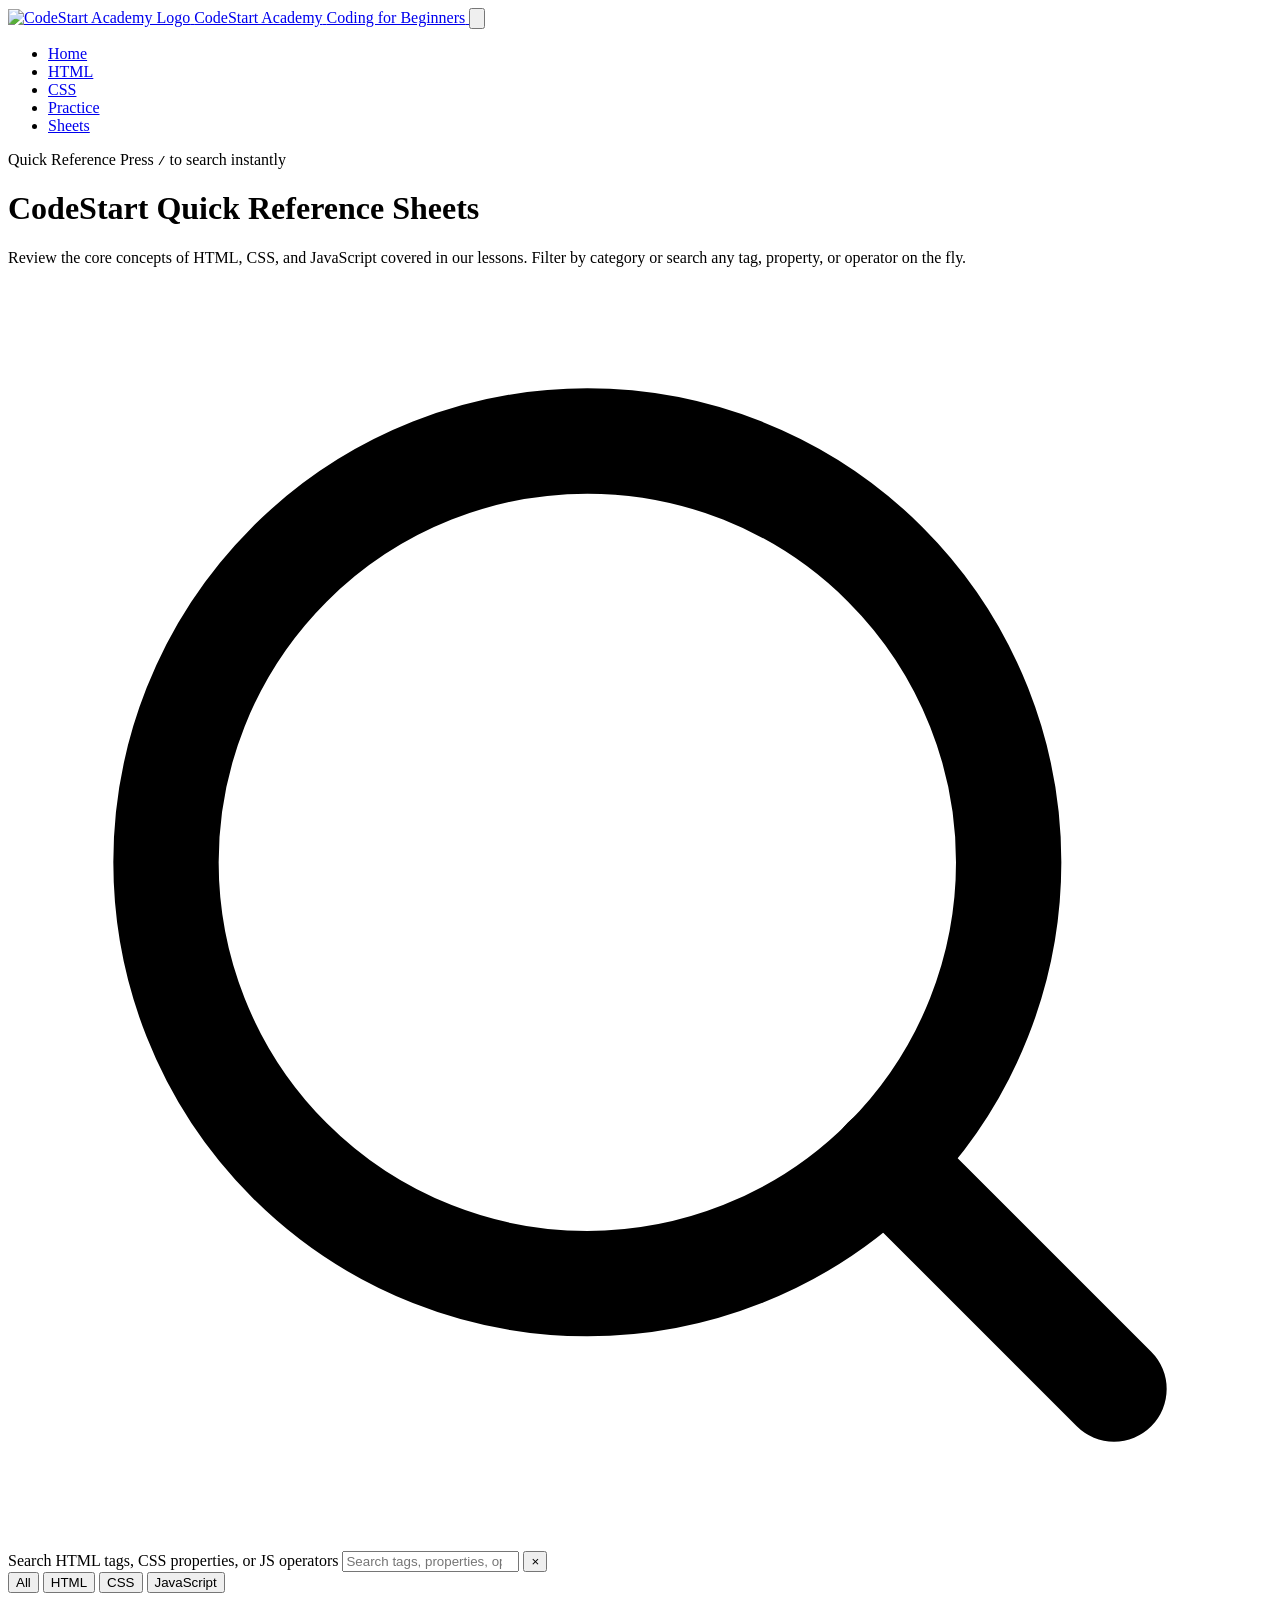
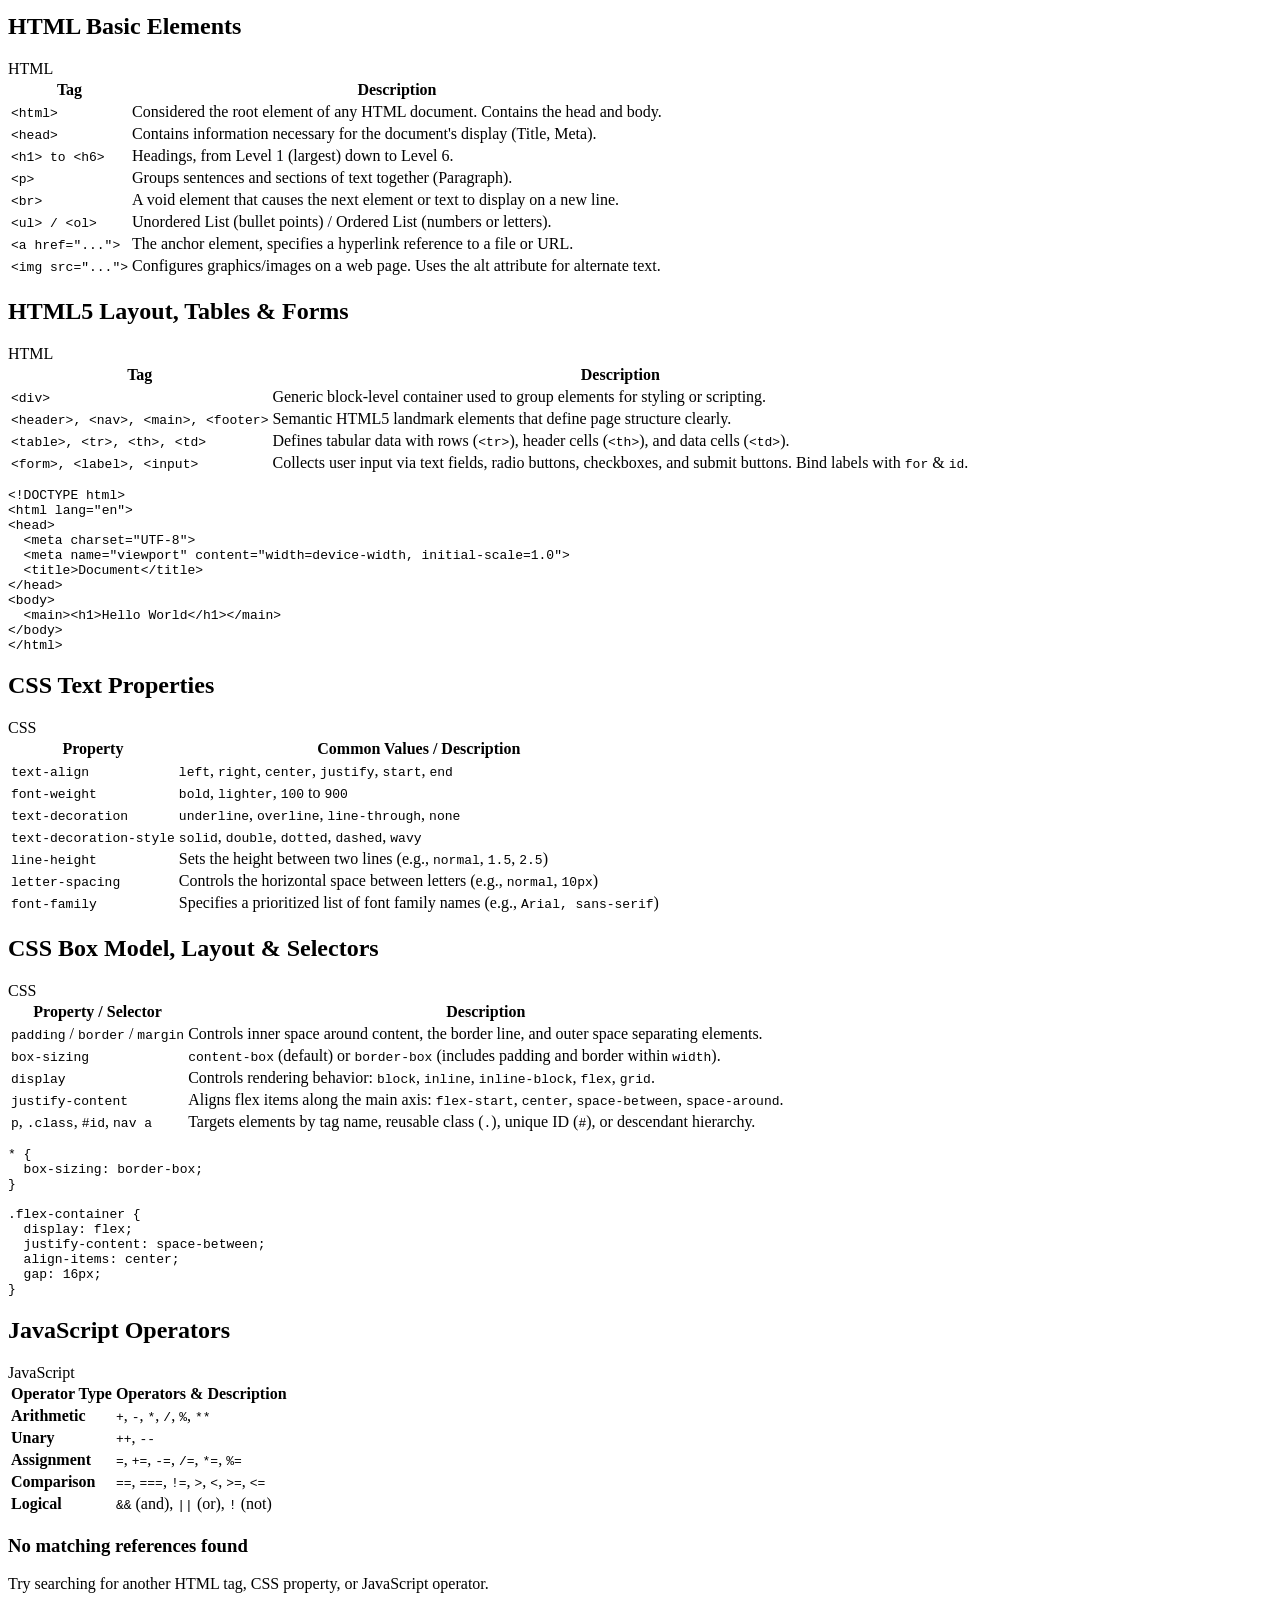
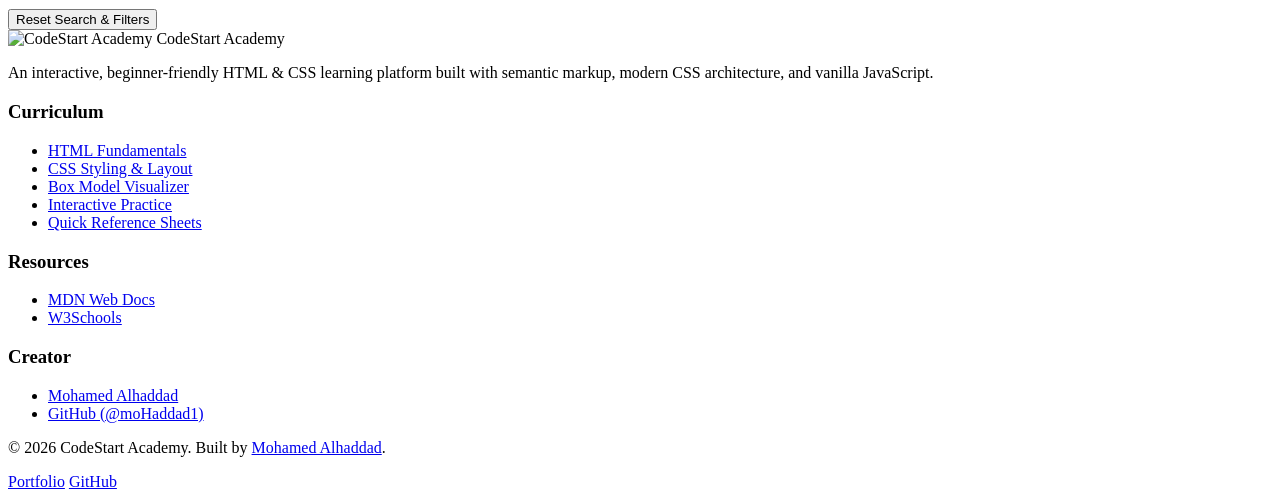
==== cheatsheets.html @ 74ab2fd7 "Add files via upload" ====
<!DOCTYPE html>
<html lang="en">
<head>
  <meta charset="UTF-8">
  <meta name="viewport" content="width=device-width, initial-scale=1.0">
  <meta name="description" content="Searchable HTML, CSS, and JavaScript quick-reference cheatsheets with copy-ready code snippets.">
  <meta name="author" content="Mohamed Alhaddad">
  <title>CodeStart Academy — Quick Reference Cheatsheets</title>
  <link rel="preconnect" href="https://fonts.googleapis.com">
  <link rel="preconnect" href="https://fonts.gstatic.com" crossorigin>
  <link href="https://fonts.googleapis.com/css2?family=JetBrains+Mono:wght@400;500;600;700&amp;family=Plus+Jakarta+Sans:wght@400;500;600;700;800&amp;display=swap" rel="stylesheet">
  <link rel="stylesheet" href="assets/css/styles.css">
  <link rel="icon" type="image/png" href="assets/images/logo.png">
  <script src="assets/js/app.js" defer></script>
</head>

<body>
<div class="page-wrapper">

  <header class="top-bar">
    <div class="container top-bar-inner">
      <a href="index.html" class="site-brand">
        <span class="site-logo-box">
          <img src="assets/images/logo.png" alt="CodeStart Academy Logo" width="42" height="42">
        </span>
        <span class="site-brand-text">
          <span class="site-title">CodeStart Academy</span>
          <span class="site-subtitle">Coding for Beginners</span>
        </span>
      </a>

      <button type="button" class="nav-toggle" aria-expanded="false" aria-controls="primary-navigation" aria-label="Open navigation menu">
        <svg viewBox="0 0 24 24" fill="none" stroke="currentColor" stroke-width="2" stroke-linecap="round" stroke-linejoin="round" aria-hidden="true">
          <line x1="3" y1="6" x2="21" y2="6"></line>
          <line x1="3" y1="12" x2="21" y2="12"></line>
          <line x1="3" y1="18" x2="21" y2="18"></line>
        </svg>
      </button>

      <nav class="main-nav" id="primary-navigation" aria-label="Primary">
        <ul>
          <li><a href="index.html">Home</a></li>
          <li><a href="html-intro.html">HTML</a></li>
          <li><a href="css-intro.html">CSS</a></li>
          <li><a href="exercises.html">Practice</a></li>
          <li><a href="cheatsheets.html" class="active">Sheets</a></li>
        </ul>
      </nav>
    </div>
  </header>

  <main class="page-content">
    <div class="container" data-cheatsheet-root>

      <header class="page-banner">
        <div class="lesson-header-meta">
          <span class="badge badge-accent">Quick Reference</span>
          <span class="lesson-step-label">Press <kbd>/</kbd> to search instantly</span>
        </div>
        <h1>CodeStart Quick Reference Sheets</h1>
        <p>Review the core concepts of HTML, CSS, and JavaScript covered in our lessons. Filter by category or search any tag, property, or operator on the fly.</p>
      </header>

      <div class="cheatsheet-toolbar" role="region" aria-label="Search and filter cheatsheets">
        <div class="search-input-wrap">
          <svg viewBox="0 0 24 24" fill="none" stroke="currentColor" stroke-width="2" stroke-linecap="round" stroke-linejoin="round" aria-hidden="true">
            <circle cx="11" cy="11" r="8"></circle>
            <line x1="21" y1="21" x2="16.65" y2="16.65"></line>
          </svg>
          <label for="cheatsheet-search" class="sr-only">Search HTML tags, CSS properties, or JS operators</label>
          <input type="search" id="cheatsheet-search" class="search-input" placeholder="Search tags, properties, operators (e.g. flex, form, text-align)..." autocomplete="off">
          <button type="button" id="cheatsheet-search-clear" class="search-clear-btn" aria-label="Clear search">&times;</button>
        </div>

        <div class="filter-pills" role="group" aria-label="Filter by category">
          <button type="button" class="filter-pill is-active" data-filter-category="all" aria-pressed="true">All</button>
          <button type="button" class="filter-pill" data-filter-category="html" aria-pressed="false">HTML</button>
          <button type="button" class="filter-pill" data-filter-category="css" aria-pressed="false">CSS</button>
          <button type="button" class="filter-pill" data-filter-category="js" aria-pressed="false">JavaScript</button>
        </div>
      </div>

      <p id="cheatsheet-status" class="cheatsheet-status" aria-live="polite"></p>

      <div class="cheatsheet-sections">

        <section class="lesson-section" data-cheat-section data-category="html">
          <div class="cheatsheet-section-header">
            <h2>HTML Basic Elements</h2>
            <span class="badge badge-html">HTML</span>
          </div>

          <div class="table-scroll">
            <table class="lesson-table">
              <thead>
                <tr>
                  <th>Tag</th>
                  <th>Description</th>
                </tr>
              </thead>
              <tbody>
                <tr data-cheat-item data-keywords="html root document">
                  <td><code>&lt;html&gt;</code></td>
                  <td>Considered the root element of any HTML document. Contains the head and body.</td>
                </tr>
                <tr data-cheat-item data-keywords="head metadata title link">
                  <td><code>&lt;head&gt;</code></td>
                  <td>Contains information necessary for the document's display (Title, Meta).</td>
                </tr>
                <tr data-cheat-item data-keywords="headings h1 h2 h3 h4 h5 h6 title">
                  <td><code>&lt;h1&gt; to &lt;h6&gt;</code></td>
                  <td>Headings, from Level 1 (largest) down to Level 6.</td>
                </tr>
                <tr data-cheat-item data-keywords="paragraph text p">
                  <td><code>&lt;p&gt;</code></td>
                  <td>Groups sentences and sections of text together (Paragraph).</td>
                </tr>
                <tr data-cheat-item data-keywords="br line break void empty">
                  <td><code>&lt;br&gt;</code></td>
                  <td>A void element that causes the next element or text to display on a new line.</td>
                </tr>
                <tr data-cheat-item data-keywords="ul ol li list bullets ordered unordered">
                  <td><code>&lt;ul&gt; / &lt;ol&gt;</code></td>
                  <td>Unordered List (bullet points) / Ordered List (numbers or letters).</td>
                </tr>
                <tr data-cheat-item data-keywords="anchor link hyperlink href a">
                  <td><code>&lt;a href="..."&gt;</code></td>
                  <td>The anchor element, specifies a hyperlink reference to a file or URL.</td>
                </tr>
                <tr data-cheat-item data-keywords="img image src alt picture">
                  <td><code>&lt;img src="..."&gt;</code></td>
                  <td>Configures graphics/images on a web page. Uses the alt attribute for alternate text.</td>
                </tr>
              </tbody>
            </table>
          </div>
        </section>

        <section class="lesson-section" data-cheat-section data-category="html">
          <div class="cheatsheet-section-header">
            <h2>HTML5 Layout, Tables &amp; Forms</h2>
            <span class="badge badge-html">HTML</span>
          </div>

          <div class="table-scroll">
            <table class="lesson-table">
              <thead>
                <tr>
                  <th>Tag</th>
                  <th>Description</th>
                </tr>
              </thead>
              <tbody>
                <tr data-cheat-item data-keywords="div container block wrapper layout">
                  <td><code>&lt;div&gt;</code></td>
                  <td>Generic block-level container used to group elements for styling or scripting.</td>
                </tr>
                <tr data-cheat-item data-keywords="header nav main footer semantic html5">
                  <td><code>&lt;header&gt;, &lt;nav&gt;, &lt;main&gt;, &lt;footer&gt;</code></td>
                  <td>Semantic HTML5 landmark elements that define page structure clearly.</td>
                </tr>
                <tr data-cheat-item data-keywords="table tr th td thead tbody rows columns">
                  <td><code>&lt;table&gt;, &lt;tr&gt;, &lt;th&gt;, &lt;td&gt;</code></td>
                  <td>Defines tabular data with rows (<code>&lt;tr&gt;</code>), header cells (<code>&lt;th&gt;</code>), and data cells (<code>&lt;td&gt;</code>).</td>
                </tr>
                <tr data-cheat-item data-keywords="form input label submit text radio checkbox name">
                  <td><code>&lt;form&gt;, &lt;label&gt;, &lt;input&gt;</code></td>
                  <td>Collects user input via text fields, radio buttons, checkboxes, and submit buttons. Bind labels with <code>for</code> &amp; <code>id</code>.</td>
                </tr>
              </tbody>
            </table>
          </div>

          <div data-cheat-item data-keywords="html5 boilerplate template starter snippet">
            <div class="code-card" data-lang="HTML Boilerplate">
              <pre><code><span class="tok-tag">&lt;!DOCTYPE html&gt;</span>
<span class="tok-tag">&lt;html</span> <span class="tok-attr">lang</span>=<span class="tok-str">"en"</span><span class="tok-tag">&gt;</span>
<span class="tok-tag">&lt;head&gt;</span>
  <span class="tok-tag">&lt;meta</span> <span class="tok-attr">charset</span>=<span class="tok-str">"UTF-8"</span><span class="tok-tag">&gt;</span>
  <span class="tok-tag">&lt;meta</span> <span class="tok-attr">name</span>=<span class="tok-str">"viewport"</span> <span class="tok-attr">content</span>=<span class="tok-str">"width=device-width, initial-scale=1.0"</span><span class="tok-tag">&gt;</span>
  <span class="tok-tag">&lt;title&gt;</span>Document<span class="tok-tag">&lt;/title&gt;</span>
<span class="tok-tag">&lt;/head&gt;</span>
<span class="tok-tag">&lt;body&gt;</span>
  <span class="tok-tag">&lt;main&gt;</span><span class="tok-tag">&lt;h1&gt;</span>Hello World<span class="tok-tag">&lt;/h1&gt;</span><span class="tok-tag">&lt;/main&gt;</span>
<span class="tok-tag">&lt;/body&gt;</span>
<span class="tok-tag">&lt;/html&gt;</span></code></pre>
            </div>
          </div>
        </section>

        <section class="lesson-section" data-cheat-section data-category="css">
          <div class="cheatsheet-section-header">
            <h2>CSS Text Properties</h2>
            <span class="badge badge-css">CSS</span>
          </div>

          <div class="table-scroll">
            <table class="lesson-table">
              <thead>
                <tr>
                  <th>Property</th>
                  <th>Common Values / Description</th>
                </tr>
              </thead>
              <tbody>
                <tr data-cheat-item data-keywords="text-align alignment center left right justify">
                  <td><code>text-align</code></td>
                  <td><code>left</code>, <code>right</code>, <code>center</code>, <code>justify</code>, <code>start</code>, <code>end</code></td>
                </tr>
                <tr data-cheat-item data-keywords="font-weight bold thickness typography">
                  <td><code>font-weight</code></td>
                  <td><code>bold</code>, <code>lighter</code>, <code>100</code> to <code>900</code></td>
                </tr>
                <tr data-cheat-item data-keywords="text-decoration underline overline line-through">
                  <td><code>text-decoration</code></td>
                  <td><code>underline</code>, <code>overline</code>, <code>line-through</code>, <code>none</code></td>
                </tr>
                <tr data-cheat-item data-keywords="text-decoration-style solid double dotted dashed wavy">
                  <td><code>text-decoration-style</code></td>
                  <td><code>solid</code>, <code>double</code>, <code>dotted</code>, <code>dashed</code>, <code>wavy</code></td>
                </tr>
                <tr data-cheat-item data-keywords="line-height leading spacing typography">
                  <td><code>line-height</code></td>
                  <td>Sets the height between two lines (e.g., <code>normal</code>, <code>1.5</code>, <code>2.5</code>)</td>
                </tr>
                <tr data-cheat-item data-keywords="letter-spacing tracking kerning">
                  <td><code>letter-spacing</code></td>
                  <td>Controls the horizontal space between letters (e.g., <code>normal</code>, <code>10px</code>)</td>
                </tr>
                <tr data-cheat-item data-keywords="font-family typeface fonts sans-serif">
                  <td><code>font-family</code></td>
                  <td>Specifies a prioritized list of font family names (e.g., <code>Arial, sans-serif</code>)</td>
                </tr>
              </tbody>
            </table>
          </div>
        </section>

        <section class="lesson-section" data-cheat-section data-category="css">
          <div class="cheatsheet-section-header">
            <h2>CSS Box Model, Layout &amp; Selectors</h2>
            <span class="badge badge-css">CSS</span>
          </div>

          <div class="table-scroll">
            <table class="lesson-table">
              <thead>
                <tr>
                  <th>Property / Selector</th>
                  <th>Description</th>
                </tr>
              </thead>
              <tbody>
                <tr data-cheat-item data-keywords="margin padding border box model spacing">
                  <td><code>padding</code> / <code>border</code> / <code>margin</code></td>
                  <td>Controls inner space around content, the border line, and outer space separating elements.</td>
                </tr>
                <tr data-cheat-item data-keywords="box-sizing border-box content-box width">
                  <td><code>box-sizing</code></td>
                  <td><code>content-box</code> (default) or <code>border-box</code> (includes padding and border within <code>width</code>).</td>
                </tr>
                <tr data-cheat-item data-keywords="display block inline flex flexbox layout">
                  <td><code>display</code></td>
                  <td>Controls rendering behavior: <code>block</code>, <code>inline</code>, <code>inline-block</code>, <code>flex</code>, <code>grid</code>.</td>
                </tr>
                <tr data-cheat-item data-keywords="justify-content align-items flexbox alignment">
                  <td><code>justify-content</code></td>
                  <td>Aligns flex items along the main axis: <code>flex-start</code>, <code>center</code>, <code>space-between</code>, <code>space-around</code>.</td>
                </tr>
                <tr data-cheat-item data-keywords="selectors element class id descendant dot hash">
                  <td><code>p</code>, <code>.class</code>, <code>#id</code>, <code>nav a</code></td>
                  <td>Targets elements by tag name, reusable class (<code>.</code>), unique ID (<code>#</code>), or descendant hierarchy.</td>
                </tr>
              </tbody>
            </table>
          </div>

          <div data-cheat-item data-keywords="css flexbox center box-sizing reset snippet">
            <div class="code-card" data-lang="CSS Flexbox Starter">
              <pre><code><span class="tok-tag">*</span> {
  <span class="tok-prop">box-sizing</span>: <span class="tok-val">border-box</span>;
}

<span class="tok-tag">.flex-container</span> {
  <span class="tok-prop">display</span>: <span class="tok-val">flex</span>;
  <span class="tok-prop">justify-content</span>: <span class="tok-val">space-between</span>;
  <span class="tok-prop">align-items</span>: <span class="tok-val">center</span>;
  <span class="tok-prop">gap</span>: <span class="tok-val">16px</span>;
}</code></pre>
            </div>
          </div>
        </section>

        <section class="lesson-section" data-cheat-section data-category="js">
          <div class="cheatsheet-section-header">
            <h2>JavaScript Operators</h2>
            <span class="badge badge-js">JavaScript</span>
          </div>

          <div class="table-scroll">
            <table class="lesson-table">
              <thead>
                <tr>
                  <th>Operator Type</th>
                  <th>Operators &amp; Description</th>
                </tr>
              </thead>
              <tbody>
                <tr data-cheat-item data-keywords="arithmetic math add subtract multiply divide modulo power">
                  <td><strong>Arithmetic</strong></td>
                  <td><code>+</code>, <code>-</code>, <code>*</code>, <code>/</code>, <code>%</code>, <code>**</code></td>
                </tr>
                <tr data-cheat-item data-keywords="unary increment decrement">
                  <td><strong>Unary</strong></td>
                  <td><code>++</code>, <code>--</code></td>
                </tr>
                <tr data-cheat-item data-keywords="assignment equals assign">
                  <td><strong>Assignment</strong></td>
                  <td><code>=</code>, <code>+=</code>, <code>-=</code>, <code>/=</code>, <code>*=</code>, <code>%=</code></td>
                </tr>
                <tr data-cheat-item data-keywords="comparison equality strict greater less">
                  <td><strong>Comparison</strong></td>
                  <td><code>==</code>, <code>===</code>, <code>!=</code>, <code>&gt;</code>, <code>&lt;</code>, <code>&gt;=</code>, <code>&lt;=</code></td>
                </tr>
                <tr data-cheat-item data-keywords="logical and or not boolean">
                  <td><strong>Logical</strong></td>
                  <td><code>&amp;&amp;</code> (and), <code>||</code> (or), <code>!</code> (not)</td>
                </tr>
              </tbody>
            </table>
          </div>
        </section>

      </div>

      <div id="cheatsheet-empty" class="cheatsheet-empty" role="status">
        <h3>No matching references found</h3>
        <p>Try searching for another HTML tag, CSS property, or JavaScript operator.</p>
        <button type="button" id="cheatsheet-reset-empty" class="btn btn-primary">Reset Search &amp; Filters</button>
      </div>

    </div>
  </main>

  <footer class="site-footer">
    <div class="container">
      <div class="footer-grid">
        <div>
          <div class="footer-brand-title">
            <img src="assets/images/logo.png" alt="CodeStart Academy" width="34" height="34">
            <span>CodeStart Academy</span>
          </div>
          <p class="footer-description">An interactive, beginner-friendly HTML &amp; CSS learning platform built with semantic markup, modern CSS architecture, and vanilla JavaScript.</p>
        </div>

        <div>
          <h3>Curriculum</h3>
          <ul class="footer-links">
            <li><a href="html-intro.html">HTML Fundamentals</a></li>
            <li><a href="css-intro.html">CSS Styling &amp; Layout</a></li>
            <li><a href="css-boxmodel.html">Box Model Visualizer</a></li>
            <li><a href="exercises.html">Interactive Practice</a></li>
            <li><a href="cheatsheets.html">Quick Reference Sheets</a></li>
          </ul>
        </div>

        <div>
          <h3>Resources</h3>
          <ul class="footer-links">
            <li><a href="https://developer.mozilla.org/" target="_blank" rel="noopener noreferrer">MDN Web Docs</a></li>
            <li><a href="https://www.w3schools.com/" target="_blank" rel="noopener noreferrer">W3Schools</a></li>
          </ul>
        </div>

        <div>
          <h3>Creator</h3>
          <ul class="footer-links">
            <li><a href="https://mohamedalhaddad.com" target="_blank" rel="noopener noreferrer">Mohamed Alhaddad</a></li>
            <li><a href="https://github.com/moHaddad1" target="_blank" rel="noopener noreferrer">GitHub (@moHaddad1)</a></li>
          </ul>
        </div>
      </div>

      <div class="footer-bottom">
        <p>&copy; 2026 CodeStart Academy. Built by <a href="https://mohamedalhaddad.com" target="_blank" rel="noopener noreferrer">Mohamed Alhaddad</a>.</p>
        <div class="footer-credit-links">
          <a href="https://mohamedalhaddad.com" target="_blank" rel="noopener noreferrer">Portfolio</a>
          <a href="https://github.com/moHaddad1" target="_blank" rel="noopener noreferrer">GitHub</a>
        </div>
      </div>
    </div>
  </footer>

</div>
</body>
</html>
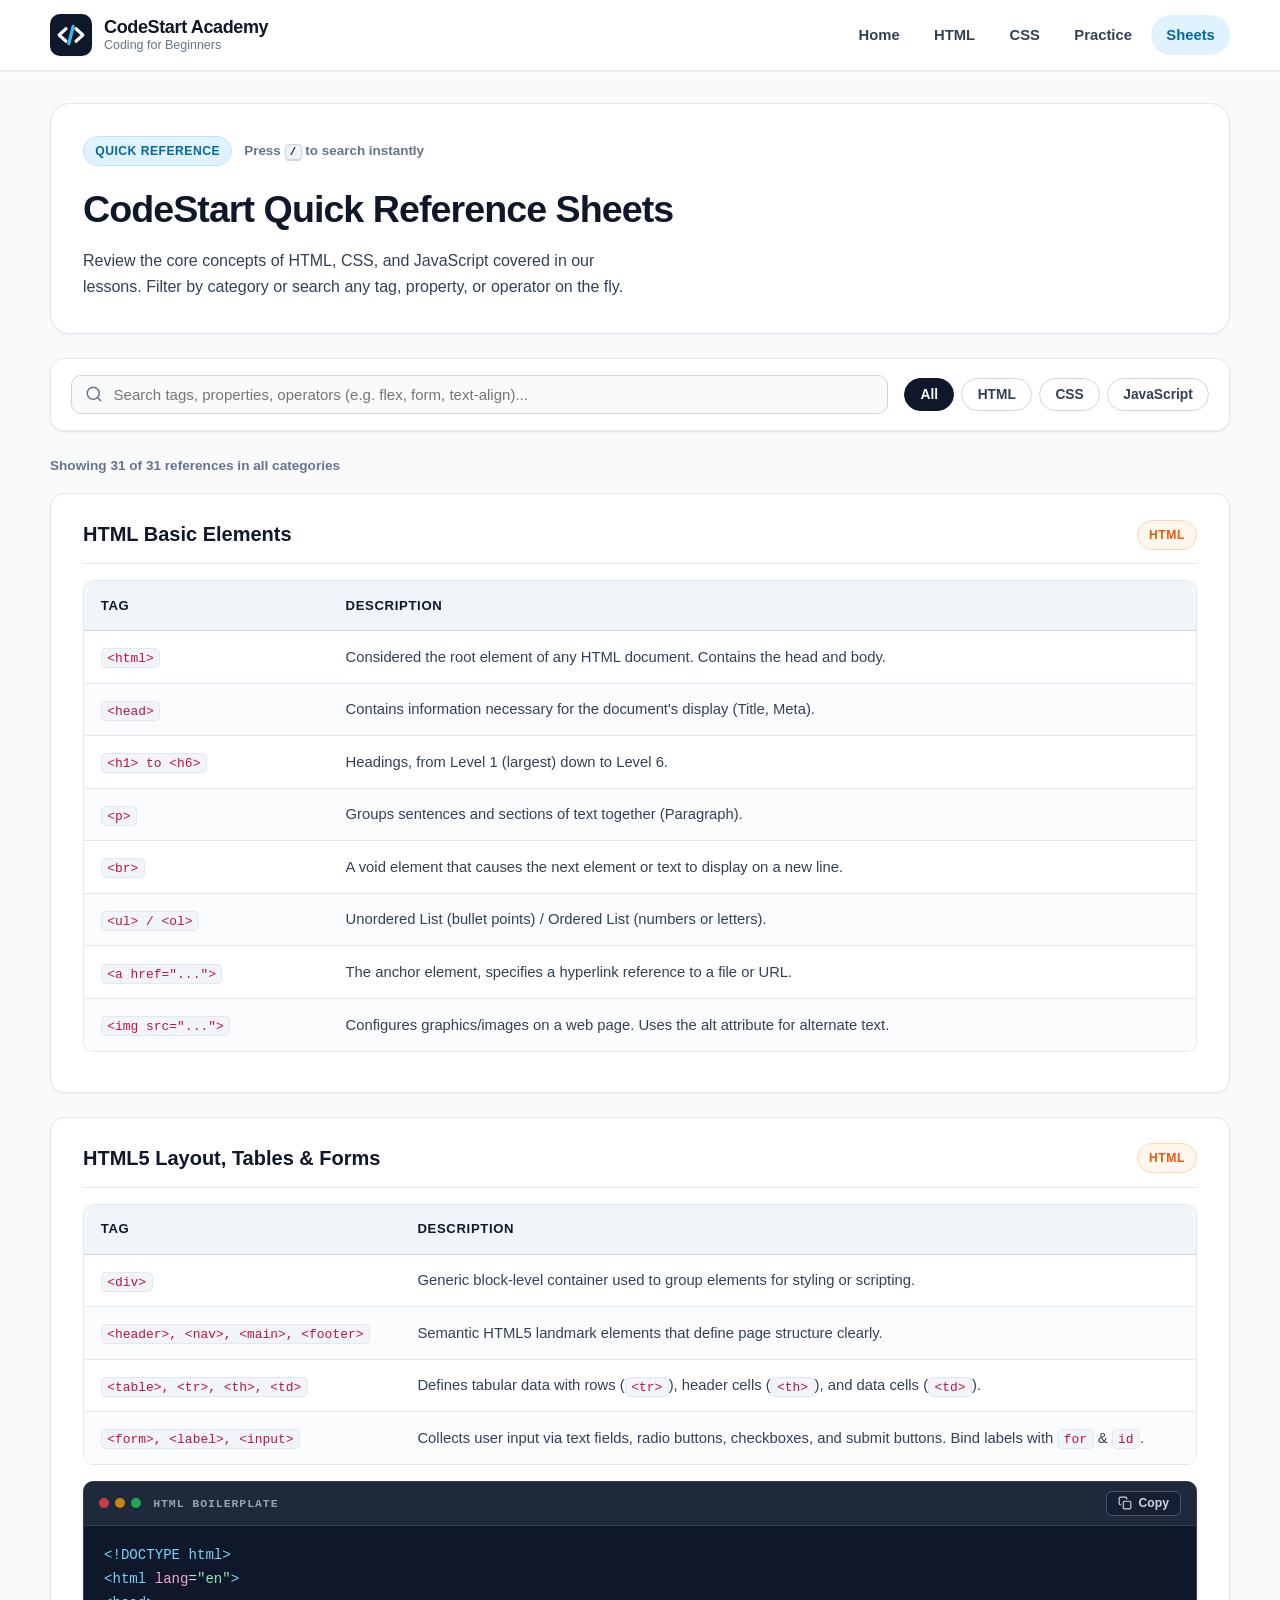
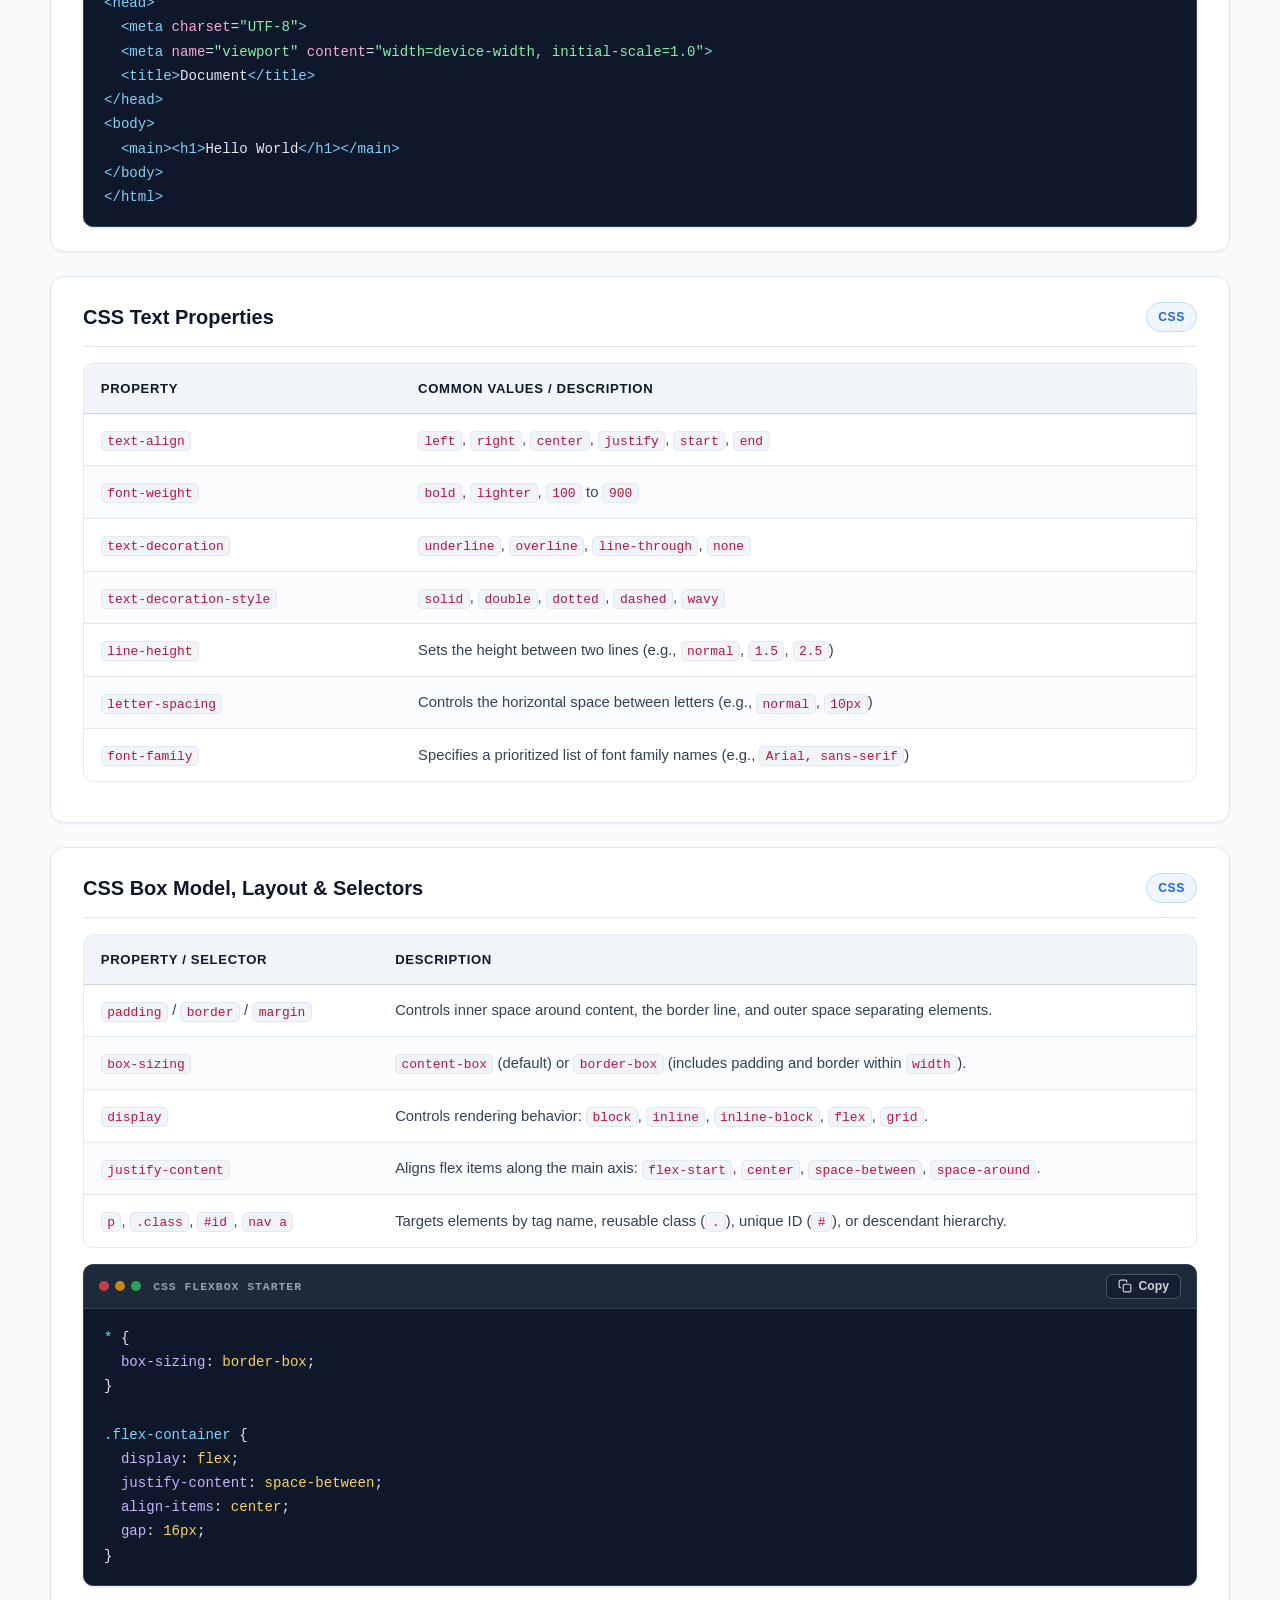
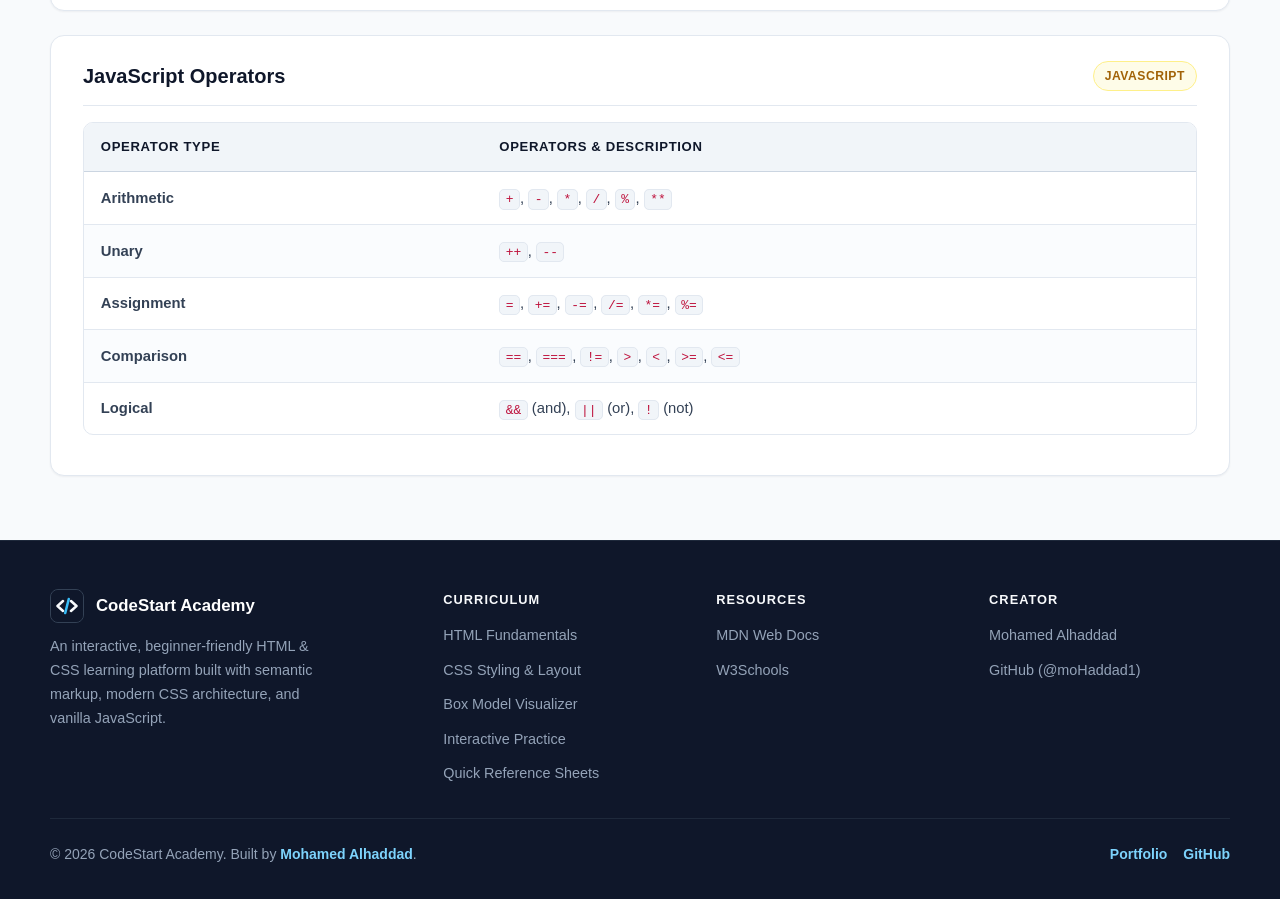
==== commit 96e5b9ef: "Add files via upload" ====
--- a/cheatsheets.html
+++ b/cheatsheets.html
@@ -10,7 +10,7 @@
   <link rel="preconnect" href="https://fonts.gstatic.com" crossorigin>
   <link href="https://fonts.googleapis.com/css2?family=JetBrains+Mono:wght@400;500;600;700&amp;family=Plus+Jakarta+Sans:wght@400;500;600;700;800&amp;display=swap" rel="stylesheet">
   <link rel="stylesheet" href="assets/css/styles.css">
-  <link rel="icon" type="image/png" href="assets/images/logo.png">
+  <link rel="icon" type="image/svg+xml" href="favicon.svg">
   <script src="assets/js/app.js" defer></script>
 </head>
 
@@ -21,7 +21,7 @@
     <div class="container top-bar-inner">
       <a href="index.html" class="site-brand">
         <span class="site-logo-box">
-          <img src="assets/images/logo.png" alt="CodeStart Academy Logo" width="42" height="42">
+          <img src="favicon.svg" alt="CodeStart Academy Logo" width="42" height="42">
         </span>
         <span class="site-brand-text">
           <span class="site-title">CodeStart Academy</span>
@@ -347,7 +347,7 @@
       <div class="footer-grid">
         <div>
           <div class="footer-brand-title">
-            <img src="assets/images/logo.png" alt="CodeStart Academy" width="34" height="34">
+            <img src="favicon.svg" alt="CodeStart Academy" width="34" height="34">
             <span>CodeStart Academy</span>
           </div>
           <p class="footer-description">An interactive, beginner-friendly HTML &amp; CSS learning platform built with semantic markup, modern CSS architecture, and vanilla JavaScript.</p>
--- a/assets/css/styles.css
+++ b/assets/css/styles.css
@@ -0,0 +1,4 @@
+@import url('./tokens.css');
+@import url('./base.css');
+@import url('./components.css');
+@import url('./pages.css');
